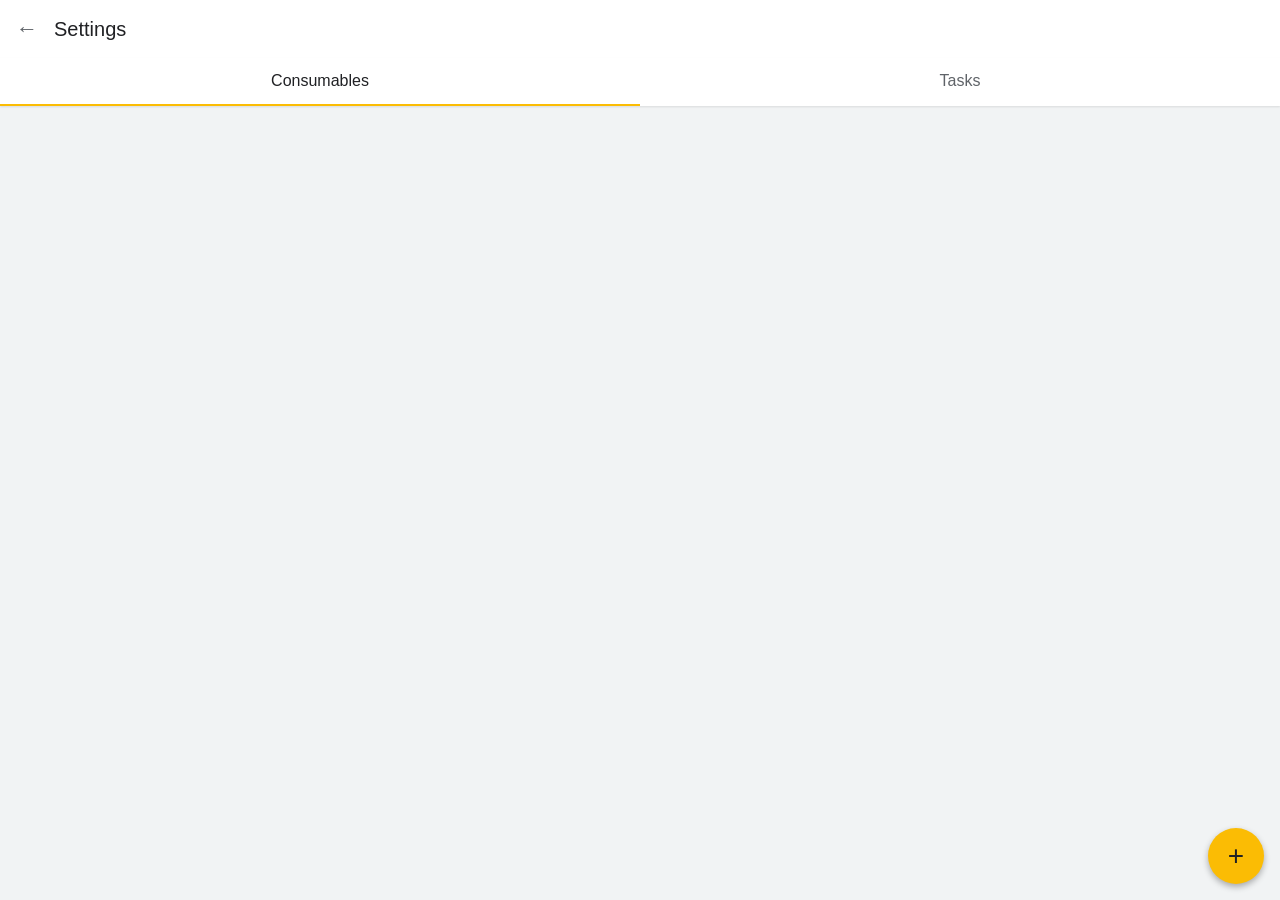
==== frontend/settings.html @ 30598959 "feat: add initial frontend" ====
<!DOCTYPE html>
<html lang="en">
  <head>
    <meta charset="utf-8" />
    <meta name="viewport" content="width=device-width, initial-scale=1" />
    <title>Settings</title>
    <link rel="stylesheet" href="style.css" />
  </head>
  <body>
    <header>
      <a href="index.html" aria-label="Back">&#8592;</a>
      <h1>Settings</h1>
    </header>

    <nav class="tabs">
      <button data-tab="consumables" class="active" aria-selected="true">Consumables</button>
      <button data-tab="tasks" aria-selected="false">Tasks</button>
    </nav>

    <main>
      <section id="consumables">
        <ul id="library"></ul>
      </section>
      <section id="tasks" hidden>
        <p>Coming soon.</p>
      </section>
    </main>

    <button id="add" aria-label="Add consumable">+</button>

    <dialog id="sheet">
      <form method="dialog">
        <h2 id="sheet-title">New consumable</h2>

        <label>
          Name
          <input name="name" type="text" required />
        </label>

        <label>
          How often
          <select name="period">
            <option value="weekly">weekly</option>
            <option value="biweekly">biweekly</option>
            <option value="monthly">monthly</option>
          </select>
        </label>

        <label>
          Status
          <select name="status">
            <option value="full">full</option>
            <option value="coming to an end">coming to an end</option>
            <option value="finished">finished</option>
          </select>
        </label>

        <div class="actions">
          <button value="cancel" formnovalidate>Cancel</button>
          <button value="save" class="primary">Save</button>
        </div>
      </form>
    </dialog>

    <script src="settings.js"></script>
  </body>
</html>
---- frontend/style.css ----
* {
  box-sizing: border-box;
}

body,
h1,
ul {
  margin: 0;
  padding: 0;
}

body {
  font-family: -apple-system, Roboto, "Segoe UI", sans-serif;
  background: #f1f3f4;
  color: #202124;
}

header {
  position: sticky;
  top: 0;
  display: flex;
  gap: 16px;
  align-items: center;
  background: #fff;
  padding: 16px;
  box-shadow: 0 1px 2px rgba(0, 0, 0, 0.1);
}

h1 {
  margin-right: auto;
  font-size: 20px;
  font-weight: 500;
}

header a {
  color: #5f6368;
  font-size: 22px;
  text-decoration: none;
}

.tabs {
  position: sticky;
  top: 53px;
  display: flex;
  background: #fff;
  box-shadow: 0 1px 2px rgba(0, 0, 0, 0.1);
}

.tabs button {
  flex: 1;
  padding: 14px 0;
  border: none;
  border-bottom: 2px solid transparent;
  background: none;
  font: inherit;
  color: #5f6368;
  cursor: pointer;
}

.tabs button.active {
  color: #202124;
  border-bottom-color: #fbbc04;
}

main {
  padding: 8px 0;
}

#list {
  list-style: none;
}

#list li {
  display: flex;
  align-items: center;
  gap: 12px;
  background: #fff;
  margin: 8px 12px;
  padding: 16px;
  border-radius: 8px;
  box-shadow: 0 1px 2px rgba(0, 0, 0, 0.1);
}

#list li.leaving {
  animation: celebrate 0.45s ease forwards;
}

@keyframes celebrate {
  0% {
    transform: scale(1);
    opacity: 1;
  }
  25% {
    transform: scale(1.06);
    background: #e6f4ea;
    opacity: 1;
  }
  100% {
    transform: translateX(100%);
    opacity: 0;
  }
}

#list li input[type="checkbox"] {
  width: 22px;
  height: 22px;
  accent-color: #fbbc04;
}

#to-do p,
#tasks p {
  color: #5f6368;
  padding: 24px 16px;
}

#library {
  list-style: none;
}

#library li {
  display: flex;
  justify-content: space-between;
  align-items: center;
  gap: 12px;
  background: #fff;
  margin: 8px 12px;
  padding: 16px;
  border-radius: 8px;
  box-shadow: 0 1px 2px rgba(0, 0, 0, 0.1);
  cursor: pointer;
}

#library .period {
  font-size: 13px;
  color: #5f6368;
}

#library .status {
  font-size: 14px;
  color: #5f6368;
}

#sheet {
  width: 100%;
  max-width: 500px;
  margin: auto auto 0;
  padding: 24px 16px;
  border: none;
  border-radius: 16px 16px 0 0;
  background: #fff;
}

#sheet[open] {
  animation: slide-up 0.25s ease;
}

@keyframes slide-up {
  from {
    transform: translateY(100%);
  }
}

#sheet::backdrop {
  background: rgba(0, 0, 0, 0.4);
}

#sheet form {
  display: flex;
  flex-direction: column;
  gap: 16px;
}

#sheet h2 {
  margin: 0;
  font-size: 18px;
  font-weight: 500;
}

#sheet label {
  display: flex;
  flex-direction: column;
  gap: 4px;
  font-size: 13px;
  color: #5f6368;
}

#sheet input,
#sheet select {
  font: inherit;
  padding: 10px;
  border: 1px solid #dadce0;
  border-radius: 8px;
  background: #fff;
  color: #202124;
}

#sheet input:read-only,
#sheet select:disabled {
  background: #f1f3f4;
  color: #5f6368;
}

#sheet .actions {
  display: flex;
  justify-content: flex-end;
  gap: 8px;
}

#sheet .actions button {
  font: inherit;
  padding: 10px 16px;
  border: none;
  border-radius: 8px;
  background: none;
  color: #1a73e8;
  cursor: pointer;
}

#sheet .actions .primary {
  background: #fbbc04;
  color: #202124;
}

#add {
  position: fixed;
  right: 16px;
  bottom: 16px;
  width: 56px;
  height: 56px;
  border: none;
  border-radius: 50%;
  background: #fbbc04;
  color: #202124;
  font-size: 28px;
  box-shadow: 0 3px 6px rgba(0, 0, 0, 0.3);
  cursor: pointer;
}
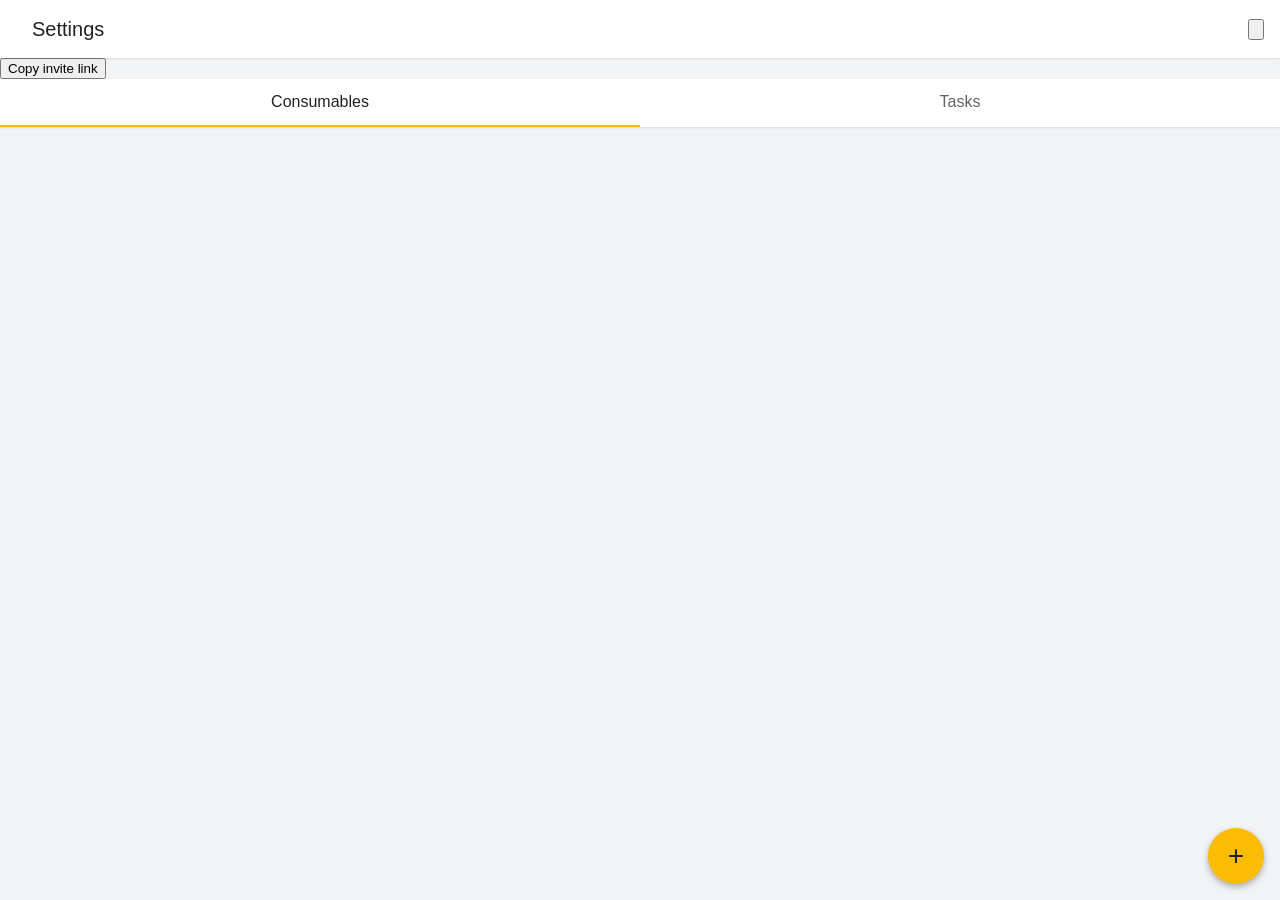
==== commit 69f6ac39: "feat: periods from 2 to 11 months and yearly" ====
--- a/frontend/settings.html
+++ b/frontend/settings.html
@@ -5,28 +5,49 @@
     <meta name="viewport" content="width=device-width, initial-scale=1" />
     <title>Settings</title>
     <link rel="stylesheet" href="style.css" />
+    <link rel="manifest" href="manifest.json" />
+    <link rel="icon" href="icons/icon-192.png" />
+    <meta name="theme-color" content="#0f6b6b" />
   </head>
   <body>
-    <header>
-      <a href="index.html" aria-label="Back">&#8592;</a>
-      <h1>Settings</h1>
-    </header>
+    <div class="top">
+      <header>
+        <a class="icon-button" href="index.html" aria-label="Back">
+          <svg viewBox="0 0 24 24" fill="none" stroke="currentColor" stroke-width="2" stroke-linecap="round" stroke-linejoin="round" aria-hidden="true">
+            <path d="m12 19-7-7 7-7" />
+            <path d="M19 12H5" />
+          </svg>
+        </a>
+        <h1>Settings</h1>
+        <button id="logout" class="icon-button" aria-label="Log out">
+          <svg viewBox="0 0 24 24" fill="none" stroke="currentColor" stroke-width="2" stroke-linecap="round" stroke-linejoin="round" aria-hidden="true">
+            <path d="m16 17 5-5-5-5" />
+            <path d="M21 12H9" />
+            <path d="M9 21H5a2 2 0 0 1-2-2V5a2 2 0 0 1 2-2h4" />
+          </svg>
+        </button>
+      </header>
 
-    <nav class="tabs">
-      <button data-tab="consumables" class="active" aria-selected="true">Consumables</button>
-      <button data-tab="tasks" aria-selected="false">Tasks</button>
-    </nav>
+      <section id="household">
+        <button id="copy-link">Copy invite link</button>
+      </section>
+
+      <nav class="tabs">
+        <button data-tab="consumables" class="active" aria-selected="true">Consumables</button>
+        <button data-tab="tasks" aria-selected="false">Tasks</button>
+      </nav>
+    </div>
 
     <main>
       <section id="consumables">
         <ul id="library"></ul>
       </section>
       <section id="tasks" hidden>
-        <p>Coming soon.</p>
+        <ul id="task-library"></ul>
       </section>
     </main>
 
-    <button id="add" aria-label="Add consumable">+</button>
+    <button id="add" aria-label="Add">+</button>
 
     <dialog id="sheet">
       <form method="dialog">
@@ -43,6 +64,17 @@
             <option value="weekly">weekly</option>
             <option value="biweekly">biweekly</option>
             <option value="monthly">monthly</option>
+            <option value="every 2 months">every 2 months</option>
+            <option value="every 3 months">every 3 months</option>
+            <option value="every 4 months">every 4 months</option>
+            <option value="every 5 months">every 5 months</option>
+            <option value="every 6 months">every 6 months</option>
+            <option value="every 7 months">every 7 months</option>
+            <option value="every 8 months">every 8 months</option>
+            <option value="every 9 months">every 9 months</option>
+            <option value="every 10 months">every 10 months</option>
+            <option value="every 11 months">every 11 months</option>
+            <option value="yearly">yearly</option>
           </select>
         </label>
 
@@ -55,6 +87,57 @@
           </select>
         </label>
 
+        <label>
+          Photo
+          <input name="image" type="file" accept="image/*" />
+        </label>
+
+        <div class="actions">
+          <button id="delete" value="delete" formnovalidate>Delete</button>
+          <button value="cancel" formnovalidate>Cancel</button>
+          <button value="save" class="primary">Save</button>
+        </div>
+      </form>
+    </dialog>
+
+    <dialog id="task-sheet">
+      <form method="dialog">
+        <h2>New task</h2>
+
+        <label>
+          Name
+          <input name="name" type="text" required />
+        </label>
+
+        <label>
+          How often
+          <select name="period">
+            <option value="weekly">weekly</option>
+            <option value="biweekly">biweekly</option>
+            <option value="monthly">monthly</option>
+            <option value="every 2 months">every 2 months</option>
+            <option value="every 3 months">every 3 months</option>
+            <option value="every 4 months">every 4 months</option>
+            <option value="every 5 months">every 5 months</option>
+            <option value="every 6 months">every 6 months</option>
+            <option value="every 7 months">every 7 months</option>
+            <option value="every 8 months">every 8 months</option>
+            <option value="every 9 months">every 9 months</option>
+            <option value="every 10 months">every 10 months</option>
+            <option value="every 11 months">every 11 months</option>
+            <option value="yearly">yearly</option>
+          </select>
+        </label>
+
+        <label>
+          Difficulty
+          <select name="difficulty">
+            <option value="light">light</option>
+            <option value="medium" selected>medium</option>
+            <option value="heavy">heavy</option>
+          </select>
+        </label>
+
         <div class="actions">
           <button value="cancel" formnovalidate>Cancel</button>
           <button value="save" class="primary">Save</button>
@@ -62,6 +145,7 @@
       </form>
     </dialog>
 
+    <script src="household.js"></script>
     <script src="settings.js"></script>
   </body>
 </html>
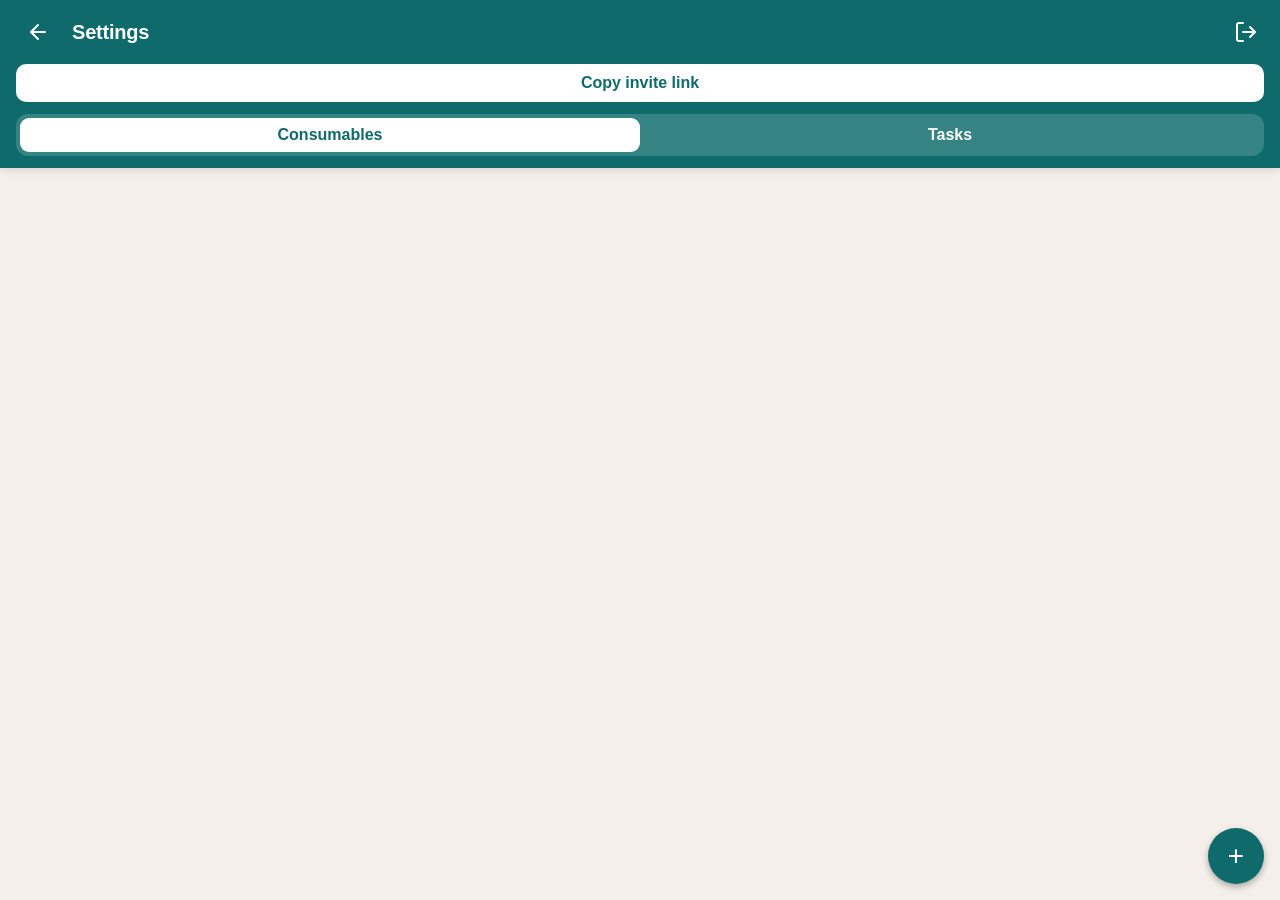
==== commit fe2ed7cd: "style: improve elements arragement" ====
--- a/frontend/settings.html
+++ b/frontend/settings.html
@@ -64,17 +64,6 @@
             <option value="weekly">weekly</option>
             <option value="biweekly">biweekly</option>
             <option value="monthly">monthly</option>
-            <option value="every 2 months">every 2 months</option>
-            <option value="every 3 months">every 3 months</option>
-            <option value="every 4 months">every 4 months</option>
-            <option value="every 5 months">every 5 months</option>
-            <option value="every 6 months">every 6 months</option>
-            <option value="every 7 months">every 7 months</option>
-            <option value="every 8 months">every 8 months</option>
-            <option value="every 9 months">every 9 months</option>
-            <option value="every 10 months">every 10 months</option>
-            <option value="every 11 months">every 11 months</option>
-            <option value="yearly">yearly</option>
           </select>
         </label>
 
@@ -115,17 +104,6 @@
             <option value="weekly">weekly</option>
             <option value="biweekly">biweekly</option>
             <option value="monthly">monthly</option>
-            <option value="every 2 months">every 2 months</option>
-            <option value="every 3 months">every 3 months</option>
-            <option value="every 4 months">every 4 months</option>
-            <option value="every 5 months">every 5 months</option>
-            <option value="every 6 months">every 6 months</option>
-            <option value="every 7 months">every 7 months</option>
-            <option value="every 8 months">every 8 months</option>
-            <option value="every 9 months">every 9 months</option>
-            <option value="every 10 months">every 10 months</option>
-            <option value="every 11 months">every 11 months</option>
-            <option value="yearly">yearly</option>
           </select>
         </label>
 
--- a/frontend/style.css
+++ b/frontend/style.css
@@ -1,3 +1,15 @@
+:root {
+  --accent: #0f6b6b;
+  --accent-light: #dcebea;
+  --on-accent: #ffffff;
+  --background: #f4efea;
+  --surface: #ffffff;
+  --border: #e5ddd5;
+  --text: #111111;
+  --text-secondary: #6f6862;
+  --danger: #6a0f2c;
+}
+
 * {
   box-sizing: border-box;
 }
@@ -11,77 +23,136 @@
 
 body {
   font-family: -apple-system, Roboto, "Segoe UI", sans-serif;
-  background: #f1f3f4;
-  color: #202124;
-}
-
-header {
+  background: var(--background);
+  color: var(--text);
+}
+
+.top {
   position: sticky;
   top: 0;
-  display: flex;
-  gap: 16px;
+  z-index: 1;
+  padding-bottom: 12px;
+  background: var(--accent);
+  color: var(--on-accent);
+  box-shadow: 0 2px 8px rgba(0, 0, 0, 0.12);
+}
+
+header {
+  display: flex;
+  gap: 12px;
   align-items: center;
-  background: #fff;
-  padding: 16px;
-  box-shadow: 0 1px 2px rgba(0, 0, 0, 0.1);
+  padding: 10px 12px 10px 16px;
+}
+
+header.centered {
+  justify-content: center;
+}
+
+.logo {
+  width: 32px;
+  height: 32px;
+  border-radius: 8px;
 }
 
 h1 {
   margin-right: auto;
   font-size: 20px;
-  font-weight: 500;
-}
-
-header a {
-  color: #5f6368;
-  font-size: 22px;
-  text-decoration: none;
+  font-weight: 700;
+  letter-spacing: -0.01em;
+}
+
+header.centered h1 {
+  margin-right: 0;
+}
+
+.icon-button {
+  display: flex;
+  align-items: center;
+  justify-content: center;
+  width: 44px;
+  height: 44px;
+  padding: 0;
+  border: none;
+  border-radius: 50%;
+  background: none;
+  color: inherit;
+  cursor: pointer;
+}
+
+.icon-button:active {
+  background: rgba(255, 255, 255, 0.16);
+}
+
+.icon-button svg {
+  width: 24px;
+  height: 24px;
+}
+
+#household {
+  padding: 0 16px 12px;
+}
+
+#copy-link {
+  width: 100%;
+  font: inherit;
+  font-weight: 600;
+  padding: 10px 12px;
+  border: none;
+  border-radius: 10px;
+  background: var(--surface);
+  color: var(--accent);
+  cursor: pointer;
 }
 
 .tabs {
-  position: sticky;
-  top: 53px;
-  display: flex;
-  background: #fff;
-  box-shadow: 0 1px 2px rgba(0, 0, 0, 0.1);
+  display: flex;
+  margin: 0 16px;
+  padding: 4px;
+  border-radius: 12px;
+  background: rgba(255, 255, 255, 0.16);
 }
 
 .tabs button {
   flex: 1;
-  padding: 14px 0;
-  border: none;
-  border-bottom: 2px solid transparent;
+  padding: 8px 0;
+  border: none;
+  border-radius: 9px;
   background: none;
   font: inherit;
-  color: #5f6368;
+  font-weight: 600;
+  color: var(--on-accent);
   cursor: pointer;
 }
 
 .tabs button.active {
-  color: #202124;
-  border-bottom-color: #fbbc04;
+  background: var(--surface);
+  color: var(--accent);
 }
 
 main {
   padding: 8px 0;
 }
 
-#list {
+#list,
+#todo {
   list-style: none;
 }
 
-#list li {
+#list li,
+#todo li {
   display: flex;
   align-items: center;
   gap: 12px;
-  background: #fff;
+  background: var(--surface);
   margin: 8px 12px;
   padding: 16px;
-  border-radius: 8px;
-  box-shadow: 0 1px 2px rgba(0, 0, 0, 0.1);
-}
-
-#list li.leaving {
+  border: 1px solid var(--border);
+  border-radius: 16px;
+  box-shadow: 0 1px 2px rgba(0, 0, 0, 0.04);
+}
+
+#list li.leaving,
+#todo li.leaving {
   animation: celebrate 0.45s ease forwards;
 }
 
@@ -92,7 +163,7 @@
   }
   25% {
     transform: scale(1.06);
-    background: #e6f4ea;
+    background: var(--accent-light);
     opacity: 1;
   }
   100% {
@@ -101,56 +172,70 @@
   }
 }
 
-#list li input[type="checkbox"] {
+#list li input[type="checkbox"],
+#todo li input[type="checkbox"] {
   width: 22px;
   height: 22px;
-  accent-color: #fbbc04;
-}
-
-#to-do p,
-#tasks p {
-  color: #5f6368;
-  padding: 24px 16px;
-}
-
-#library {
+  accent-color: var(--accent);
+}
+
+#library,
+#task-library {
   list-style: none;
 }
 
-#library li {
+#library li,
+#task-library li {
   display: flex;
   justify-content: space-between;
   align-items: center;
   gap: 12px;
-  background: #fff;
+  background: var(--surface);
   margin: 8px 12px;
   padding: 16px;
-  border-radius: 8px;
-  box-shadow: 0 1px 2px rgba(0, 0, 0, 0.1);
-  cursor: pointer;
-}
-
-#library .period {
+  border: 1px solid var(--border);
+  border-radius: 16px;
+  box-shadow: 0 1px 2px rgba(0, 0, 0, 0.04);
+  cursor: pointer;
+}
+
+#library li > div {
+  margin-right: auto;
+}
+
+.thumb {
+  width: 40px;
+  height: 40px;
+  flex-shrink: 0;
+  border-radius: 10px;
+  object-fit: cover;
+}
+
+#library .period,
+#task-library .period {
   font-size: 13px;
-  color: #5f6368;
-}
-
-#library .status {
+  color: var(--text-secondary);
+}
+
+#library .status,
+#task-library .difficulty {
   font-size: 14px;
-  color: #5f6368;
-}
-
-#sheet {
+  color: var(--text-secondary);
+}
+
+#sheet,
+#task-sheet {
   width: 100%;
   max-width: 500px;
   margin: auto auto 0;
   padding: 24px 16px;
   border: none;
   border-radius: 16px 16px 0 0;
-  background: #fff;
-}
-
-#sheet[open] {
+  background: var(--surface);
+}
+
+#sheet[open],
+#task-sheet[open] {
   animation: slide-up 0.25s ease;
 }
 
@@ -160,65 +245,79 @@
   }
 }
 
-#sheet::backdrop {
+#sheet::backdrop,
+#task-sheet::backdrop {
   background: rgba(0, 0, 0, 0.4);
 }
 
-#sheet form {
+#sheet form,
+#task-sheet form {
   display: flex;
   flex-direction: column;
   gap: 16px;
 }
 
-#sheet h2 {
+#sheet h2,
+#task-sheet h2 {
   margin: 0;
   font-size: 18px;
   font-weight: 500;
 }
 
-#sheet label {
+#sheet label,
+#task-sheet label {
   display: flex;
   flex-direction: column;
   gap: 4px;
   font-size: 13px;
-  color: #5f6368;
+  color: var(--text-secondary);
 }
 
 #sheet input,
-#sheet select {
+#sheet select,
+#task-sheet input,
+#task-sheet select {
   font: inherit;
   padding: 10px;
-  border: 1px solid #dadce0;
+  border: 1px solid var(--border);
   border-radius: 8px;
-  background: #fff;
-  color: #202124;
+  background: var(--surface);
+  color: var(--text);
 }
 
 #sheet input:read-only,
 #sheet select:disabled {
-  background: #f1f3f4;
-  color: #5f6368;
-}
-
-#sheet .actions {
+  background: var(--background);
+  color: var(--text-secondary);
+}
+
+#sheet .actions,
+#task-sheet .actions {
   display: flex;
   justify-content: flex-end;
   gap: 8px;
 }
 
-#sheet .actions button {
+#sheet .actions button,
+#task-sheet .actions button {
   font: inherit;
   padding: 10px 16px;
   border: none;
   border-radius: 8px;
   background: none;
-  color: #1a73e8;
-  cursor: pointer;
-}
-
-#sheet .actions .primary {
-  background: #fbbc04;
-  color: #202124;
+  color: var(--text);
+  cursor: pointer;
+}
+
+#sheet #delete {
+  margin-right: auto;
+  color: var(--danger);
+}
+
+#sheet .actions .primary,
+#task-sheet .actions .primary {
+  background: var(--accent);
+  color: var(--on-accent);
 }
 
 #add {
@@ -229,9 +328,123 @@
   height: 56px;
   border: none;
   border-radius: 50%;
-  background: #fbbc04;
-  color: #202124;
+  background: var(--accent);
+  color: var(--on-accent);
   font-size: 28px;
   box-shadow: 0 3px 6px rgba(0, 0, 0, 0.3);
   cursor: pointer;
 }
+
+.welcome {
+  display: flex;
+  flex-direction: column;
+  gap: 16px;
+  max-width: 500px;
+  margin: 0 auto;
+  padding: 24px 16px;
+}
+
+.welcome [hidden] {
+  display: none;
+}
+
+.welcome .title {
+  margin: 0;
+  font-size: 28px;
+  font-weight: 700;
+  line-height: 1.2;
+}
+
+.welcome > div {
+  display: flex;
+  flex-direction: column;
+  gap: 16px;
+}
+
+.welcome .intro {
+  margin: 0;
+  color: var(--text-secondary);
+  line-height: 1.5;
+}
+
+.welcome form,
+.welcome section {
+  display: flex;
+  flex-direction: column;
+  gap: 12px;
+  padding: 20px 16px;
+  background: var(--surface);
+  border: 1px solid var(--border);
+  border-radius: 16px;
+}
+
+.welcome section {
+  background: var(--accent-light);
+  border-color: var(--accent-light);
+}
+
+.welcome h2 {
+  margin: 0;
+  font-size: 18px;
+  font-weight: 600;
+}
+
+.welcome section p {
+  margin: 0;
+}
+
+.welcome label {
+  display: flex;
+  flex-direction: column;
+  gap: 4px;
+  font-size: 13px;
+  color: var(--text-secondary);
+}
+
+.welcome input {
+  font: inherit;
+  padding: 12px;
+  border: 1px solid var(--border);
+  border-radius: 12px;
+  background: var(--surface);
+  color: var(--text);
+}
+
+.welcome button,
+.welcome .actions a {
+  font: inherit;
+  font-weight: 600;
+  padding: 12px;
+  border: 1px solid var(--accent);
+  border-radius: 12px;
+  background: var(--accent);
+  color: var(--on-accent);
+  text-align: center;
+  text-decoration: none;
+  cursor: pointer;
+}
+
+.welcome .secondary,
+.welcome #copy {
+  background: var(--surface);
+  color: var(--accent);
+}
+
+.welcome .or {
+  margin: 0;
+  text-align: center;
+  font-size: 13px;
+  color: var(--text-secondary);
+}
+
+.welcome #join-error {
+  margin: 0;
+  font-size: 14px;
+  color: var(--danger);
+}
+
+.welcome .actions {
+  display: flex;
+  flex-direction: column;
+  gap: 8px;
+}
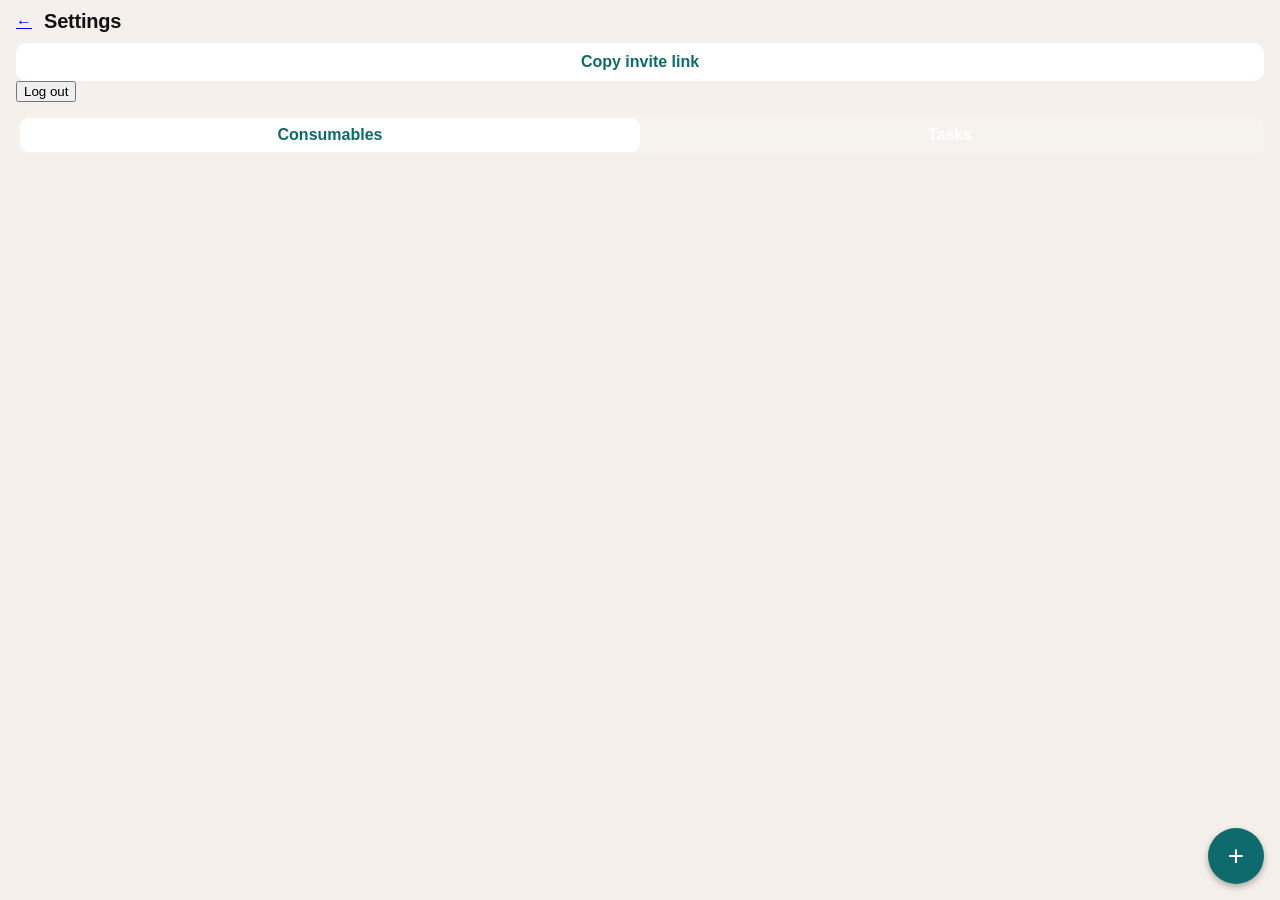
==== commit 9fb5628d: "feat: web app manifest with home screen icon" ====
--- a/frontend/settings.html
+++ b/frontend/settings.html
@@ -7,36 +7,23 @@
     <link rel="stylesheet" href="style.css" />
     <link rel="manifest" href="manifest.json" />
     <link rel="icon" href="icons/icon-192.png" />
-    <meta name="theme-color" content="#0f6b6b" />
+    <meta name="theme-color" content="#0ccb6e" />
   </head>
   <body>
-    <div class="top">
-      <header>
-        <a class="icon-button" href="index.html" aria-label="Back">
-          <svg viewBox="0 0 24 24" fill="none" stroke="currentColor" stroke-width="2" stroke-linecap="round" stroke-linejoin="round" aria-hidden="true">
-            <path d="m12 19-7-7 7-7" />
-            <path d="M19 12H5" />
-          </svg>
-        </a>
-        <h1>Settings</h1>
-        <button id="logout" class="icon-button" aria-label="Log out">
-          <svg viewBox="0 0 24 24" fill="none" stroke="currentColor" stroke-width="2" stroke-linecap="round" stroke-linejoin="round" aria-hidden="true">
-            <path d="m16 17 5-5-5-5" />
-            <path d="M21 12H9" />
-            <path d="M9 21H5a2 2 0 0 1-2-2V5a2 2 0 0 1 2-2h4" />
-          </svg>
-        </button>
-      </header>
+    <header>
+      <a href="index.html" aria-label="Back">&#8592;</a>
+      <h1>Settings</h1>
+    </header>
 
-      <section id="household">
-        <button id="copy-link">Copy invite link</button>
-      </section>
+    <section id="household">
+      <button id="copy-link">Copy invite link</button>
+      <button id="logout">Log out</button>
+    </section>
 
-      <nav class="tabs">
-        <button data-tab="consumables" class="active" aria-selected="true">Consumables</button>
-        <button data-tab="tasks" aria-selected="false">Tasks</button>
-      </nav>
-    </div>
+    <nav class="tabs">
+      <button data-tab="consumables" class="active" aria-selected="true">Consumables</button>
+      <button data-tab="tasks" aria-selected="false">Tasks</button>
+    </nav>
 
     <main>
       <section id="consumables">
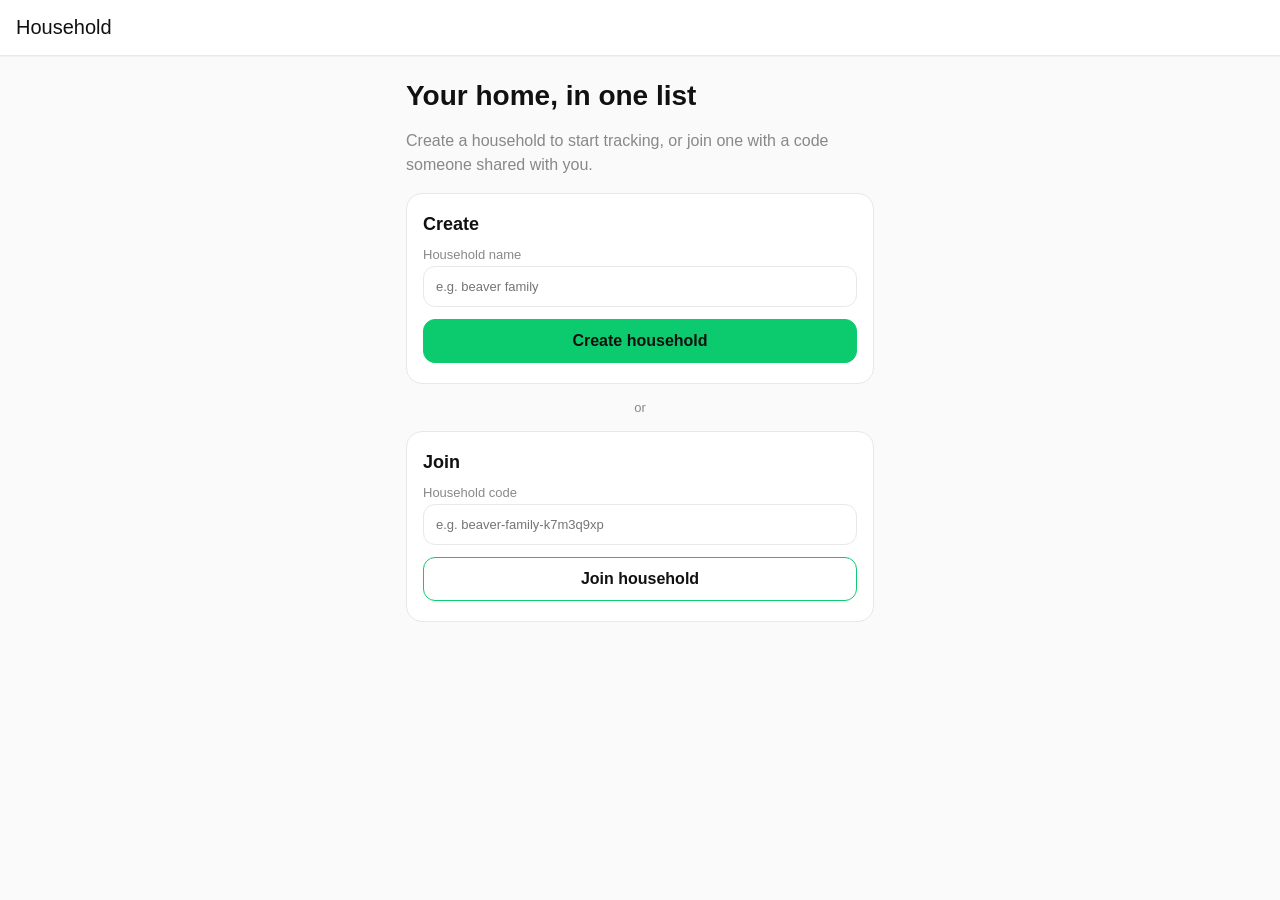
==== commit 6d378d38: "feat: dd consumables deletion" ====
--- a/frontend/settings.html
+++ b/frontend/settings.html
@@ -5,9 +5,6 @@
     <meta name="viewport" content="width=device-width, initial-scale=1" />
     <title>Settings</title>
     <link rel="stylesheet" href="style.css" />
-    <link rel="manifest" href="manifest.json" />
-    <link rel="icon" href="icons/icon-192.png" />
-    <meta name="theme-color" content="#0ccb6e" />
   </head>
   <body>
     <header>
--- a/frontend/style.css
+++ b/frontend/style.css
@@ -1,13 +1,12 @@
 :root {
-  --accent: #0f6b6b;
-  --accent-light: #dcebea;
-  --on-accent: #ffffff;
-  --background: #f4efea;
+  --green: #0ccb6e;
+  --mint: #d3f2e2;
+  --background: #fafafa;
   --surface: #ffffff;
-  --border: #e5ddd5;
+  --border: #e8e8e8;
   --text: #111111;
-  --text-secondary: #6f6862;
-  --danger: #6a0f2c;
+  --text-secondary: #888888;
+  --danger: #d92d20;
 }
 
 * {
@@ -27,106 +26,78 @@
   color: var(--text);
 }
 
-.top {
+header {
   position: sticky;
   top: 0;
-  z-index: 1;
-  padding-bottom: 12px;
-  background: var(--accent);
-  color: var(--on-accent);
-  box-shadow: 0 2px 8px rgba(0, 0, 0, 0.12);
-}
-
-header {
-  display: flex;
-  gap: 12px;
+  display: flex;
+  gap: 16px;
   align-items: center;
-  padding: 10px 12px 10px 16px;
-}
-
-header.centered {
-  justify-content: center;
-}
-
-.logo {
-  width: 32px;
-  height: 32px;
-  border-radius: 8px;
+  background: var(--surface);
+  padding: 16px;
+  box-shadow: 0 1px 2px rgba(0, 0, 0, 0.1);
 }
 
 h1 {
   margin-right: auto;
   font-size: 20px;
-  font-weight: 700;
-  letter-spacing: -0.01em;
-}
-
-header.centered h1 {
-  margin-right: 0;
-}
-
-.icon-button {
+  font-weight: 500;
+}
+
+header a {
+  color: var(--text-secondary);
+  font-size: 22px;
+  text-decoration: none;
+}
+
+#household {
   display: flex;
   align-items: center;
-  justify-content: center;
-  width: 44px;
-  height: 44px;
-  padding: 0;
+  gap: 12px;
+  background: var(--surface);
+  padding: 12px 16px;
+  flex-wrap: wrap;
+  border-top: 1px solid var(--border);
+  font-size: 13px;
+  color: var(--text-secondary);
+}
+
+#household button {
+  font: inherit;
+  padding: 6px 12px;
   border: none;
-  border-radius: 50%;
-  background: none;
-  color: inherit;
-  cursor: pointer;
-}
-
-.icon-button:active {
-  background: rgba(255, 255, 255, 0.16);
-}
-
-.icon-button svg {
-  width: 24px;
-  height: 24px;
-}
-
-#household {
-  padding: 0 16px 12px;
-}
-
-#copy-link {
-  width: 100%;
-  font: inherit;
-  font-weight: 600;
-  padding: 10px 12px;
-  border: none;
-  border-radius: 10px;
-  background: var(--surface);
-  color: var(--accent);
-  cursor: pointer;
+  border-radius: 8px;
+  background: var(--green);
+  color: var(--text);
+  cursor: pointer;
+}
+
+#household #logout {
+  margin-left: auto;
+  background: var(--border);
 }
 
 .tabs {
-  display: flex;
-  margin: 0 16px;
-  padding: 4px;
-  border-radius: 12px;
-  background: rgba(255, 255, 255, 0.16);
+  position: sticky;
+  top: 53px;
+  display: flex;
+  background: var(--surface);
+  box-shadow: 0 1px 2px rgba(0, 0, 0, 0.1);
 }
 
 .tabs button {
   flex: 1;
-  padding: 8px 0;
+  padding: 14px 0;
   border: none;
-  border-radius: 9px;
+  border-bottom: 2px solid transparent;
   background: none;
   font: inherit;
-  font-weight: 600;
-  color: var(--on-accent);
+  color: var(--text-secondary);
   cursor: pointer;
 }
 
 .tabs button.active {
-  background: var(--surface);
-  color: var(--accent);
+  color: var(--text);
+  border-bottom-color: var(--green);
 }
 
 main {
@@ -163,7 +134,7 @@
   }
   25% {
     transform: scale(1.06);
-    background: var(--accent-light);
+    background: var(--mint);
     opacity: 1;
   }
   100% {
@@ -176,7 +147,7 @@
 #todo li input[type="checkbox"] {
   width: 22px;
   height: 22px;
-  accent-color: var(--accent);
+  accent-color: var(--green);
 }
 
 #library,
@@ -316,8 +287,8 @@
 
 #sheet .actions .primary,
 #task-sheet .actions .primary {
-  background: var(--accent);
-  color: var(--on-accent);
+  background: var(--green);
+  color: var(--text);
 }
 
 #add {
@@ -328,8 +299,8 @@
   height: 56px;
   border: none;
   border-radius: 50%;
-  background: var(--accent);
-  color: var(--on-accent);
+  background: var(--green);
+  color: var(--text);
   font-size: 28px;
   box-shadow: 0 3px 6px rgba(0, 0, 0, 0.3);
   cursor: pointer;
@@ -379,8 +350,8 @@
 }
 
 .welcome section {
-  background: var(--accent-light);
-  border-color: var(--accent-light);
+  background: var(--mint);
+  border-color: var(--mint);
 }
 
 .welcome h2 {
@@ -415,10 +386,10 @@
   font: inherit;
   font-weight: 600;
   padding: 12px;
-  border: 1px solid var(--accent);
+  border: 1px solid var(--green);
   border-radius: 12px;
-  background: var(--accent);
-  color: var(--on-accent);
+  background: var(--green);
+  color: var(--text);
   text-align: center;
   text-decoration: none;
   cursor: pointer;
@@ -427,7 +398,6 @@
 .welcome .secondary,
 .welcome #copy {
   background: var(--surface);
-  color: var(--accent);
 }
 
 .welcome .or {
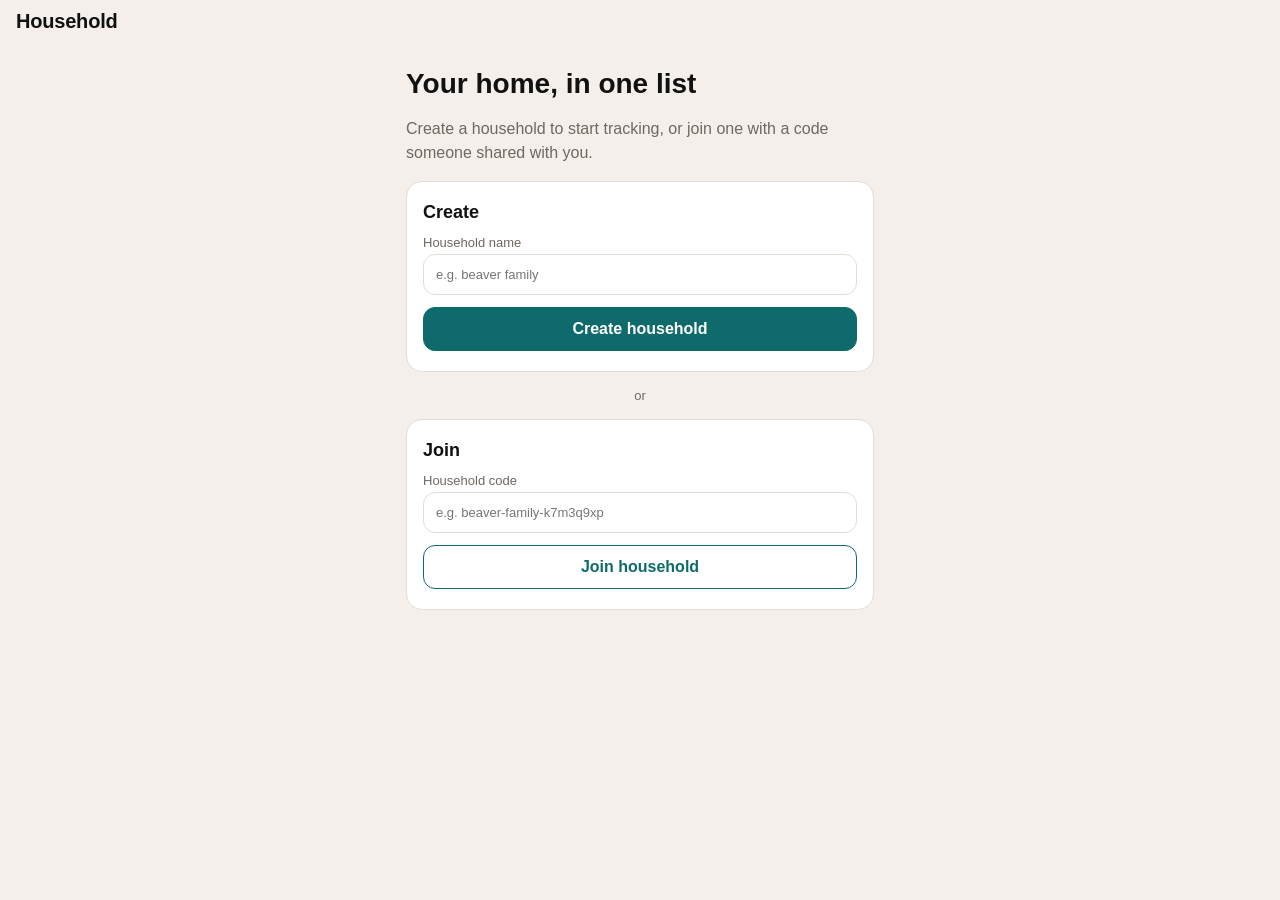
==== commit deab2cb8: "fix: rename invite button" ====
--- a/frontend/settings.html
+++ b/frontend/settings.html
@@ -5,22 +5,38 @@
     <meta name="viewport" content="width=device-width, initial-scale=1" />
     <title>Settings</title>
     <link rel="stylesheet" href="style.css" />
+    <link rel="manifest" href="manifest.json" />
+    <link rel="icon" href="icons/icon-192.png" />
+    <meta name="theme-color" content="#0f6b6b" />
   </head>
   <body>
-    <header>
-      <a href="index.html" aria-label="Back">&#8592;</a>
-      <h1>Settings</h1>
-    </header>
+    <div class="top">
+      <header>
+        <a class="icon-button" href="index.html" aria-label="Back">
+          <svg viewBox="0 0 24 24" fill="none" stroke="currentColor" stroke-width="2" stroke-linecap="round" stroke-linejoin="round" aria-hidden="true">
+            <path d="m12 19-7-7 7-7" />
+            <path d="M19 12H5" />
+          </svg>
+        </a>
+        <h1>Settings</h1>
+        <button id="logout" class="icon-button" aria-label="Log out">
+          <svg viewBox="0 0 24 24" fill="none" stroke="currentColor" stroke-width="2" stroke-linecap="round" stroke-linejoin="round" aria-hidden="true">
+            <path d="m16 17 5-5-5-5" />
+            <path d="M21 12H9" />
+            <path d="M9 21H5a2 2 0 0 1-2-2V5a2 2 0 0 1 2-2h4" />
+          </svg>
+        </button>
+      </header>
 
-    <section id="household">
-      <button id="copy-link">Copy invite link</button>
-      <button id="logout">Log out</button>
-    </section>
+      <section id="household">
+        <button id="share-link">Share invite to this household</button>
+      </section>
 
-    <nav class="tabs">
-      <button data-tab="consumables" class="active" aria-selected="true">Consumables</button>
-      <button data-tab="tasks" aria-selected="false">Tasks</button>
-    </nav>
+      <nav class="tabs">
+        <button data-tab="consumables" class="active" aria-selected="true">Consumables</button>
+        <button data-tab="tasks" aria-selected="false">Tasks</button>
+      </nav>
+    </div>
 
     <main>
       <section id="consumables">
@@ -48,6 +64,17 @@
             <option value="weekly">weekly</option>
             <option value="biweekly">biweekly</option>
             <option value="monthly">monthly</option>
+            <option value="every 2 months">every 2 months</option>
+            <option value="every 3 months">every 3 months</option>
+            <option value="every 4 months">every 4 months</option>
+            <option value="every 5 months">every 5 months</option>
+            <option value="every 6 months">every 6 months</option>
+            <option value="every 7 months">every 7 months</option>
+            <option value="every 8 months">every 8 months</option>
+            <option value="every 9 months">every 9 months</option>
+            <option value="every 10 months">every 10 months</option>
+            <option value="every 11 months">every 11 months</option>
+            <option value="yearly">yearly</option>
           </select>
         </label>
 
@@ -55,7 +82,7 @@
           Status
           <select name="status">
             <option value="full">full</option>
-            <option value="coming to an end">coming to an end</option>
+            <option value="running low">running low</option>
             <option value="finished">finished</option>
           </select>
         </label>
@@ -88,6 +115,17 @@
             <option value="weekly">weekly</option>
             <option value="biweekly">biweekly</option>
             <option value="monthly">monthly</option>
+            <option value="every 2 months">every 2 months</option>
+            <option value="every 3 months">every 3 months</option>
+            <option value="every 4 months">every 4 months</option>
+            <option value="every 5 months">every 5 months</option>
+            <option value="every 6 months">every 6 months</option>
+            <option value="every 7 months">every 7 months</option>
+            <option value="every 8 months">every 8 months</option>
+            <option value="every 9 months">every 9 months</option>
+            <option value="every 10 months">every 10 months</option>
+            <option value="every 11 months">every 11 months</option>
+            <option value="yearly">yearly</option>
           </select>
         </label>
 
--- a/frontend/style.css
+++ b/frontend/style.css
@@ -1,12 +1,13 @@
 :root {
-  --green: #0ccb6e;
-  --mint: #d3f2e2;
-  --background: #fafafa;
+  --accent: #0f6b6b;
+  --accent-light: #dcebea;
+  --on-accent: #ffffff;
+  --background: #f4efea;
   --surface: #ffffff;
-  --border: #e8e8e8;
+  --border: #e5ddd5;
   --text: #111111;
-  --text-secondary: #888888;
-  --danger: #d92d20;
+  --text-secondary: #6f6862;
+  --danger: #6a0f2c;
 }
 
 * {
@@ -26,78 +27,106 @@
   color: var(--text);
 }
 
-header {
+.top {
   position: sticky;
   top: 0;
-  display: flex;
-  gap: 16px;
+  z-index: 1;
+  padding-bottom: 12px;
+  background: var(--accent);
+  color: var(--on-accent);
+  box-shadow: 0 2px 8px rgba(0, 0, 0, 0.12);
+}
+
+header {
+  display: flex;
+  gap: 12px;
   align-items: center;
-  background: var(--surface);
-  padding: 16px;
-  box-shadow: 0 1px 2px rgba(0, 0, 0, 0.1);
+  padding: 10px 12px 10px 16px;
+}
+
+header.centered {
+  justify-content: center;
+}
+
+.logo {
+  width: 32px;
+  height: 32px;
+  border-radius: 8px;
 }
 
 h1 {
   margin-right: auto;
   font-size: 20px;
-  font-weight: 500;
-}
-
-header a {
-  color: var(--text-secondary);
-  font-size: 22px;
-  text-decoration: none;
+  font-weight: 700;
+  letter-spacing: -0.01em;
+}
+
+header.centered h1 {
+  margin-right: 0;
+}
+
+.icon-button {
+  display: flex;
+  align-items: center;
+  justify-content: center;
+  width: 44px;
+  height: 44px;
+  padding: 0;
+  border: none;
+  border-radius: 50%;
+  background: none;
+  color: inherit;
+  cursor: pointer;
+}
+
+.icon-button:active {
+  background: rgba(255, 255, 255, 0.16);
+}
+
+.icon-button svg {
+  width: 24px;
+  height: 24px;
 }
 
 #household {
-  display: flex;
-  align-items: center;
-  gap: 12px;
-  background: var(--surface);
-  padding: 12px 16px;
-  flex-wrap: wrap;
-  border-top: 1px solid var(--border);
-  font-size: 13px;
-  color: var(--text-secondary);
-}
-
-#household button {
-  font: inherit;
-  padding: 6px 12px;
+  padding: 0 16px 12px;
+}
+
+#household #share-link {
+  width: 100%;
+  font: inherit;
+  font-weight: 600;
+  padding: 10px 12px;
   border: none;
-  border-radius: 8px;
-  background: var(--green);
-  color: var(--text);
-  cursor: pointer;
-}
-
-#household #logout {
-  margin-left: auto;
-  background: var(--border);
+  border-radius: 10px;
+  background: var(--surface);
+  color: var(--accent);
+  cursor: pointer;
 }
 
 .tabs {
-  position: sticky;
-  top: 53px;
-  display: flex;
-  background: var(--surface);
-  box-shadow: 0 1px 2px rgba(0, 0, 0, 0.1);
+  display: flex;
+  margin: 0 16px;
+  padding: 4px;
+  border-radius: 12px;
+  background: rgba(255, 255, 255, 0.16);
 }
 
 .tabs button {
   flex: 1;
-  padding: 14px 0;
+  padding: 8px 0;
   border: none;
-  border-bottom: 2px solid transparent;
+  border-radius: 9px;
   background: none;
   font: inherit;
-  color: var(--text-secondary);
+  font-weight: 600;
+  color: var(--on-accent);
   cursor: pointer;
 }
 
 .tabs button.active {
-  color: var(--text);
-  border-bottom-color: var(--green);
+  background: var(--surface);
+  color: var(--accent);
 }
 
 main {
@@ -134,7 +163,7 @@
   }
   25% {
     transform: scale(1.06);
-    background: var(--mint);
+    background: var(--accent-light);
     opacity: 1;
   }
   100% {
@@ -147,7 +176,7 @@
 #todo li input[type="checkbox"] {
   width: 22px;
   height: 22px;
-  accent-color: var(--green);
+  accent-color: var(--accent);
 }
 
 #library,
@@ -195,7 +224,8 @@
 }
 
 #sheet,
-#task-sheet {
+#task-sheet,
+#picker {
   width: 100%;
   max-width: 500px;
   margin: auto auto 0;
@@ -206,7 +236,8 @@
 }
 
 #sheet[open],
-#task-sheet[open] {
+#task-sheet[open],
+#picker[open] {
   animation: slide-up 0.25s ease;
 }
 
@@ -217,7 +248,8 @@
 }
 
 #sheet::backdrop,
-#task-sheet::backdrop {
+#task-sheet::backdrop,
+#picker::backdrop {
   background: rgba(0, 0, 0, 0.4);
 }
 
@@ -229,7 +261,8 @@
 }
 
 #sheet h2,
-#task-sheet h2 {
+#task-sheet h2,
+#picker h2 {
   margin: 0;
   font-size: 18px;
   font-weight: 500;
@@ -254,12 +287,6 @@
   border-radius: 8px;
   background: var(--surface);
   color: var(--text);
-}
-
-#sheet input:read-only,
-#sheet select:disabled {
-  background: var(--background);
-  color: var(--text-secondary);
 }
 
 #sheet .actions,
@@ -287,8 +314,65 @@
 
 #sheet .actions .primary,
 #task-sheet .actions .primary {
-  background: var(--green);
-  color: var(--text);
+  background: var(--accent);
+  color: var(--on-accent);
+}
+
+#picker[open] {
+  display: flex;
+  flex-direction: column;
+  gap: 12px;
+  max-height: 85dvh;
+}
+
+.picker-head {
+  display: flex;
+  align-items: center;
+  justify-content: space-between;
+}
+
+#search {
+  font: inherit;
+  padding: 10px 12px;
+  border: 1px solid var(--border);
+  border-radius: 10px;
+}
+
+#picker-list {
+  list-style: none;
+  overflow-y: auto;
+}
+
+#picker-list li {
+  display: flex;
+  align-items: center;
+  gap: 12px;
+  padding: 10px 4px;
+  border-bottom: 1px solid var(--border);
+  cursor: pointer;
+}
+
+#picker-list .name {
+  margin-right: auto;
+}
+
+#picker-list .on-list {
+  cursor: default;
+  opacity: 0.5;
+}
+
+#picker-list .tag {
+  font-size: 13px;
+}
+
+#picker-list .plus {
+  font-size: 22px;
+  color: var(--accent);
+}
+
+#picker-list .new {
+  font-weight: 600;
+  color: var(--accent);
 }
 
 #add {
@@ -299,8 +383,8 @@
   height: 56px;
   border: none;
   border-radius: 50%;
-  background: var(--green);
-  color: var(--text);
+  background: var(--accent);
+  color: var(--on-accent);
   font-size: 28px;
   box-shadow: 0 3px 6px rgba(0, 0, 0, 0.3);
   cursor: pointer;
@@ -350,8 +434,8 @@
 }
 
 .welcome section {
-  background: var(--mint);
-  border-color: var(--mint);
+  background: var(--accent-light);
+  border-color: var(--accent-light);
 }
 
 .welcome h2 {
@@ -386,18 +470,19 @@
   font: inherit;
   font-weight: 600;
   padding: 12px;
-  border: 1px solid var(--green);
+  border: 1px solid var(--accent);
   border-radius: 12px;
-  background: var(--green);
-  color: var(--text);
+  background: var(--accent);
+  color: var(--on-accent);
   text-align: center;
   text-decoration: none;
   cursor: pointer;
 }
 
 .welcome .secondary,
-.welcome #copy {
-  background: var(--surface);
+.welcome #share-link {
+  background: var(--surface);
+  color: var(--accent);
 }
 
 .welcome .or {
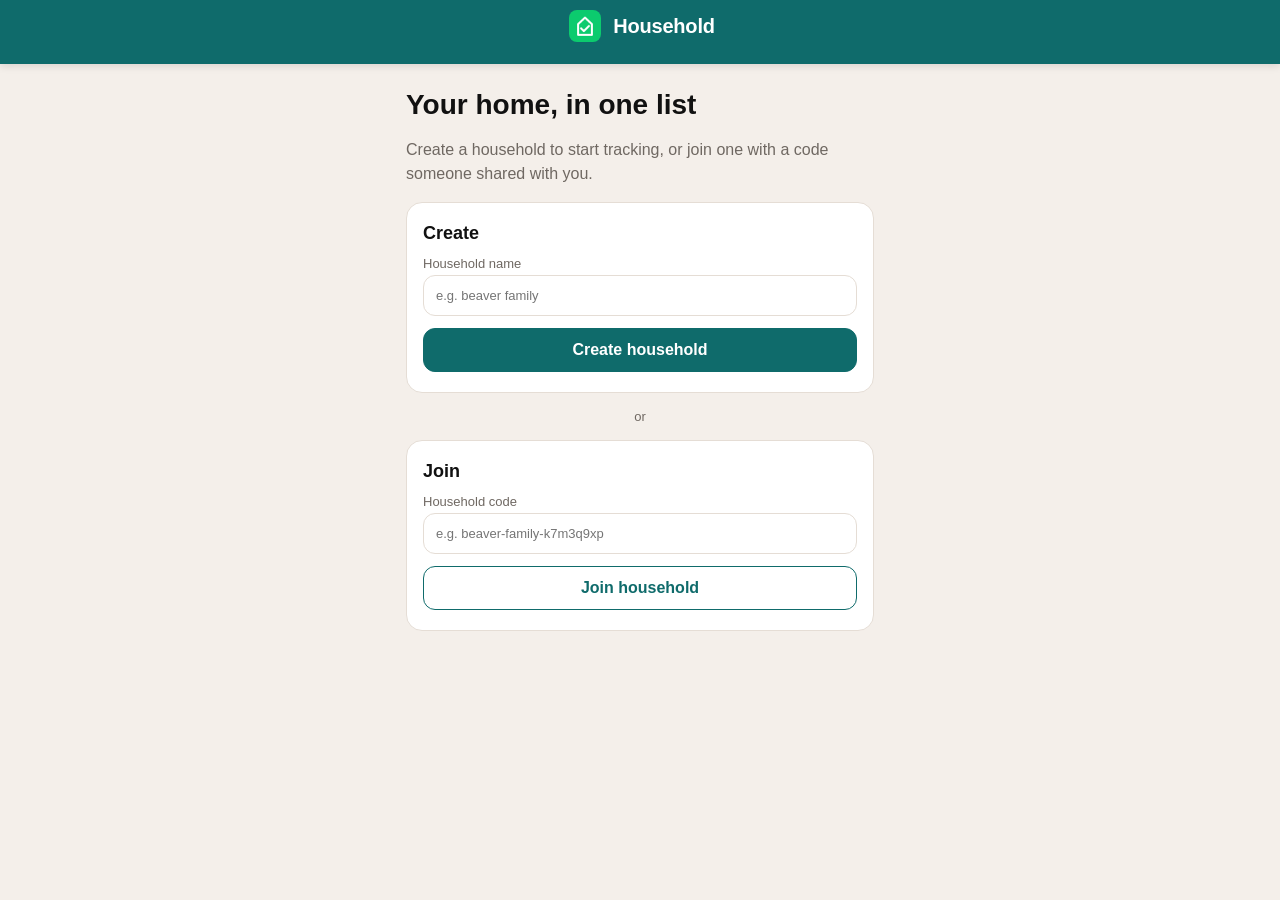
==== commit b1f8f862: "improve invite link" ====
--- a/frontend/settings.html
+++ b/frontend/settings.html
@@ -29,7 +29,7 @@
       </header>
 
       <section id="household">
-        <button id="share-link">Share invite to this household</button>
+        <button id="share-link">Share invite link</button>
       </section>
 
       <nav class="tabs">
@@ -82,7 +82,7 @@
           Status
           <select name="status">
             <option value="full">full</option>
-            <option value="running low">running low</option>
+            <option value="coming to an end">coming to an end</option>
             <option value="finished">finished</option>
           </select>
         </label>
--- a/frontend/style.css
+++ b/frontend/style.css
@@ -224,8 +224,7 @@
 }
 
 #sheet,
-#task-sheet,
-#picker {
+#task-sheet {
   width: 100%;
   max-width: 500px;
   margin: auto auto 0;
@@ -236,8 +235,7 @@
 }
 
 #sheet[open],
-#task-sheet[open],
-#picker[open] {
+#task-sheet[open] {
   animation: slide-up 0.25s ease;
 }
 
@@ -248,8 +246,7 @@
 }
 
 #sheet::backdrop,
-#task-sheet::backdrop,
-#picker::backdrop {
+#task-sheet::backdrop {
   background: rgba(0, 0, 0, 0.4);
 }
 
@@ -261,8 +258,7 @@
 }
 
 #sheet h2,
-#task-sheet h2,
-#picker h2 {
+#task-sheet h2 {
   margin: 0;
   font-size: 18px;
   font-weight: 500;
@@ -289,6 +285,12 @@
   color: var(--text);
 }
 
+#sheet input:read-only,
+#sheet select:disabled {
+  background: var(--background);
+  color: var(--text-secondary);
+}
+
 #sheet .actions,
 #task-sheet .actions {
   display: flex;
@@ -316,63 +318,6 @@
 #task-sheet .actions .primary {
   background: var(--accent);
   color: var(--on-accent);
-}
-
-#picker[open] {
-  display: flex;
-  flex-direction: column;
-  gap: 12px;
-  max-height: 85dvh;
-}
-
-.picker-head {
-  display: flex;
-  align-items: center;
-  justify-content: space-between;
-}
-
-#search {
-  font: inherit;
-  padding: 10px 12px;
-  border: 1px solid var(--border);
-  border-radius: 10px;
-}
-
-#picker-list {
-  list-style: none;
-  overflow-y: auto;
-}
-
-#picker-list li {
-  display: flex;
-  align-items: center;
-  gap: 12px;
-  padding: 10px 4px;
-  border-bottom: 1px solid var(--border);
-  cursor: pointer;
-}
-
-#picker-list .name {
-  margin-right: auto;
-}
-
-#picker-list .on-list {
-  cursor: default;
-  opacity: 0.5;
-}
-
-#picker-list .tag {
-  font-size: 13px;
-}
-
-#picker-list .plus {
-  font-size: 22px;
-  color: var(--accent);
-}
-
-#picker-list .new {
-  font-weight: 600;
-  color: var(--accent);
 }
 
 #add {
